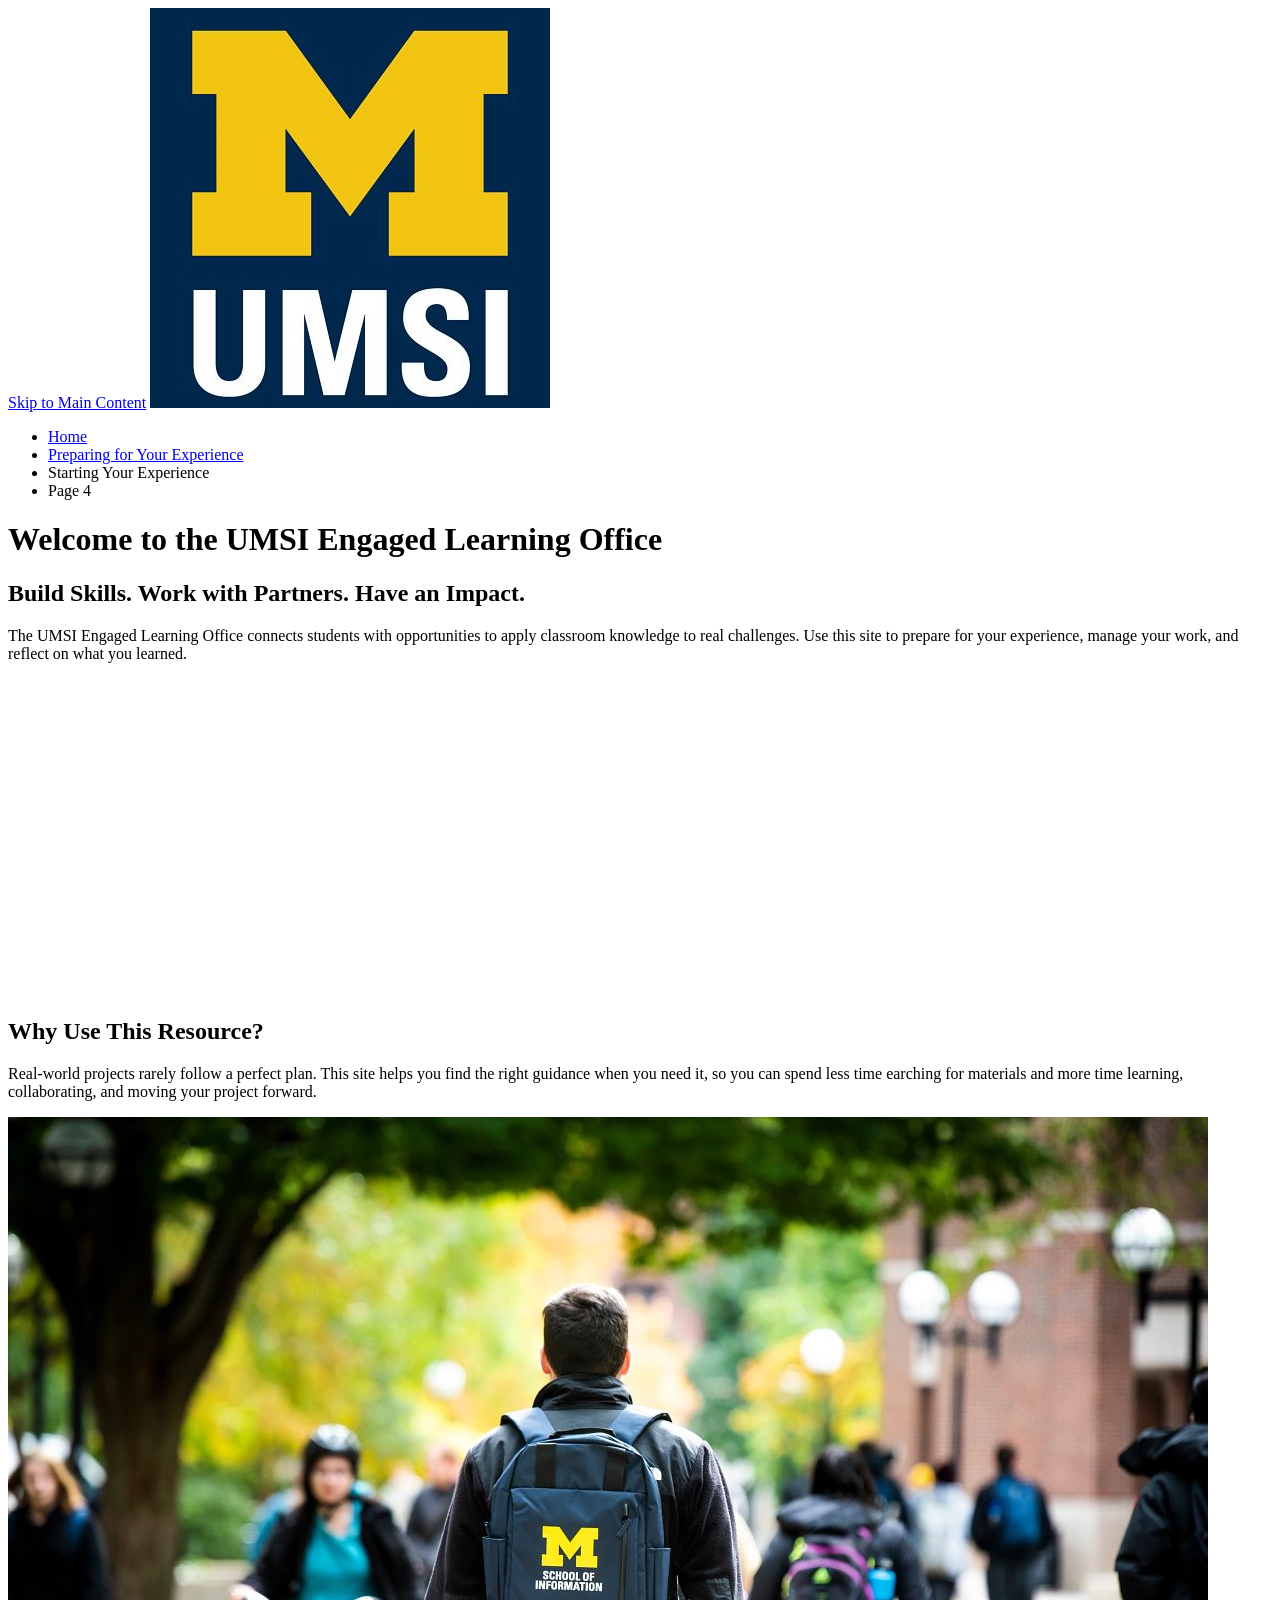
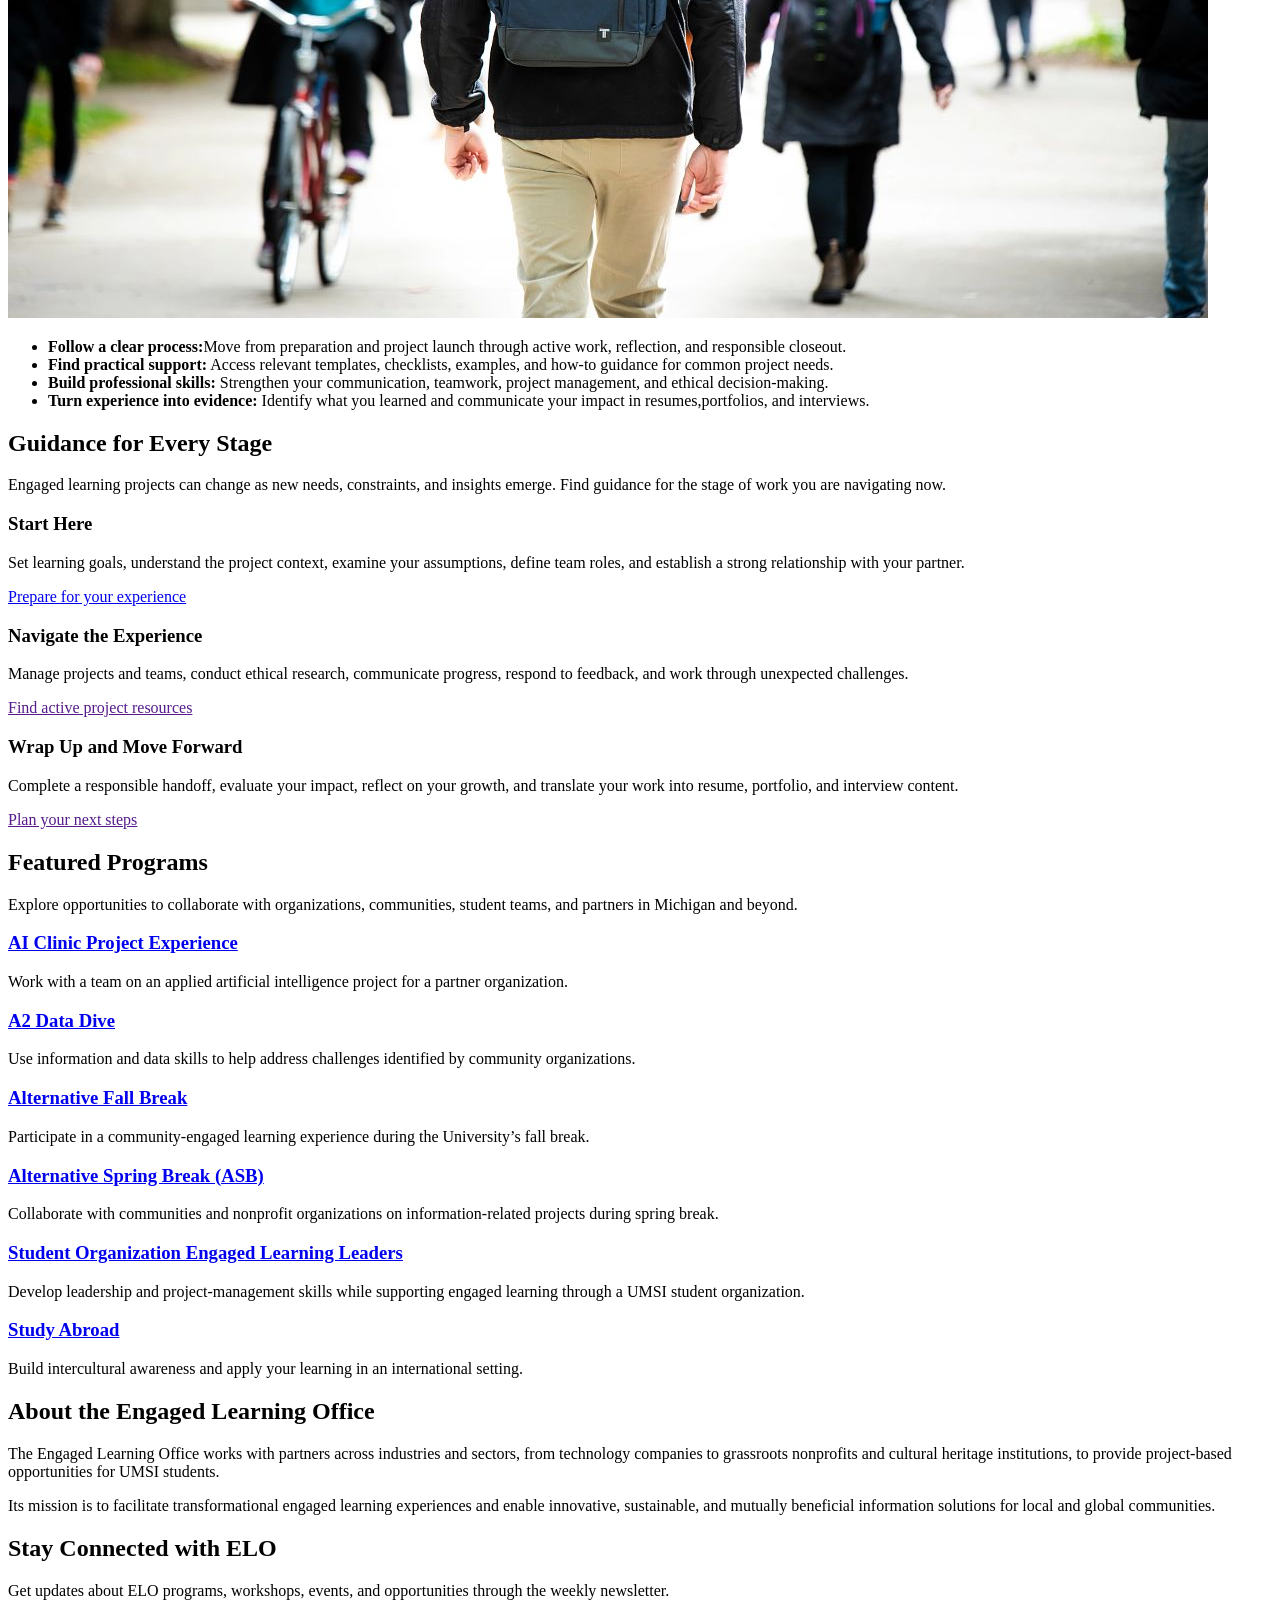
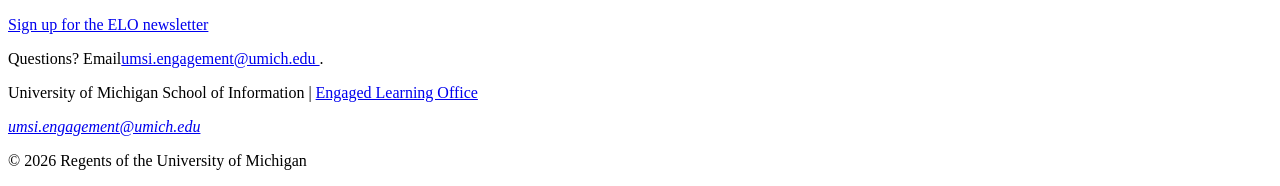
==== index.html @ 6aa52a44 "Add files via upload" ====
<!DOCTYPE html>
<html lang="en">
<head>
    <meta charset="UTF-8">
    <meta name="viewport" content="width=device-width, initial-scale=1.0">
    <title>Engaged Learning Resources | UMSI</title>

</head>
<body>

    <header>
  <a href = "#main">Skip to Main Content</a>
        <img src="images/UMSI_signature_vertical_informal_solidblue.jpg" alt="UMSI Logo">
        <nav>
            <ul>
                <li><a href = "index.html">Home</a></li>
                <li><a href = "prep.html">Preparing for Your Experience</a></li>
                <li><a>Starting Your Experience</a></li>
                <li><a>Page 4</a></li>
            </ul>
        </nav>
    <h1>Welcome to the UMSI Engaged Learning Office</h1>

    </header>
    <main id="main">
    <section>
      <h2>Build Skills. Work with Partners. Have an Impact.</h2>
      <p>
       The UMSI Engaged Learning Office connects students with opportunities to apply classroom knowledge to real challenges. Use this site to prepare for your experience, manage your work, and reflect on what you learned.
      </p>

      <iframe width="560px" height="315px" src="https://www.youtube.com/embed/81ZO9RfIJEQ?si=tBp82YWZMl1u7CVS" title="YouTube video player" frameborder="0" allow="accelerometer; autoplay; clipboard-write; encrypted-media; gyroscope; picture-in-picture; web-share" referrerpolicy="strict-origin-when-cross-origin" allowfullscreen></iframe>
         <!-- Note: this iframe might cause an Axe ARIA error - that's not on you that's on YouTube! -->
    </section>

<section>
    <h2>Why Use This Resource?</h2>

    <p>Real-world projects rarely follow a perfect plan. This site helps you find the right guidance when you need it, so you can spend less time earching for materials and more time learning, collaborating, and moving your project forward.
    </p>
        <img src="images/UMSI_CampusFall_UMSIBackpack_02.jpg" alt="A student wears a UMSI backpack in fall on the drag.">
    <ul>
        <li><strong>Follow a clear process:</strong>Move from preparation and project launch through active work, reflection, and responsible closeout.</li>
        <li><strong>Find practical support:</strong> Access relevant templates, checklists, examples, and how-to guidance for common project needs.</li>
        <li><strong>Build professional skills:</strong> Strengthen your communication, teamwork, project management, and ethical decision-making.</li>
        <li><strong>Turn experience into evidence:</strong> Identify what you learned and communicate your impact in resumes,portfolios, and interviews.</li>
    </ul>
</section>

 <section>
    <h2>Guidance for Every Stage</h2>
    <p>Engaged learning projects can change as new needs, constraints, and insights emerge. Find guidance for the stage of work you are navigating <srong>now.</strong></p>
    <article>
      <h3>Start Here</h3>
      <p>Set learning goals, understand the project context, examine your assumptions, define team roles, and establish a strong relationship with your partner.</p>
      <a href="prep.html">Prepare for your experience</a>
    </article>

    <article>
      <h3>Navigate the Experience</h3>
      <p>Manage projects and teams, conduct ethical research, communicate progress, respond to feedback, and work through unexpected challenges.</p>
      <a href="">Find active project resources</a>
    </article>

    <article>
      <h3>Wrap Up and Move Forward</h3>
      <p>Complete a responsible handoff, evaluate your impact, reflect on your growth, and translate your work into resume, portfolio, and interview content.</p>
      <a href="">Plan your next steps</a>
    </article>
  </section>

   <section>
    <h2>Featured Programs</h2>
    <p>Explore opportunities to collaborate with organizations, communities, student teams, and partners in Michigan and beyond.</p>
    <article>
    <h3><a href="https://mcompass.umich.edu/_portal/tds-program-brochure?programid=12810">AI Clinic Project Experience</a></h3>
    <p>Work with a team on an applied artificial intelligence project for a partner organization.</p>
    </article>

    <article>
    <h3><a href="https://mcompass.umich.edu/_portal/tds-program-brochure?programid=12556">A2 Data Dive</a></h3>
    <p>Use information and data skills to help address challenges identified by community organizations.</p>
    </article>

     <article>
      <h3><a href="https://mcompass.umich.edu/_portal/tds-program-brochure?programid=11297">Alternative Fall Break</a></h3>
      <p>Participate in a community-engaged learning experience during the University’s fall break.</p>
    </article>

    <article>
      <h3><a href="https://mcompass.umich.edu/_portal/tds-program-brochure?programid=10621">Alternative Spring Break (ASB)</a></h3>
       <p>Collaborate with communities and nonprofit organizations on information-related projects during spring break.</p>
    </article>

    <article>
      <h3><a href="https://mcompass.umich.edu/_portal/tds-program-brochure?programid=12294">Student Organization Engaged Learning Leaders</a></h3>
       <p>Develop leadership and project-management skills while supporting engaged learning through a UMSI student organization.</p>
    </article>

    <article>
      <h3><a href="https://www.si.umich.edu/student-life/study-abroad">Study Abroad</a></h3>
      <p>Build intercultural awareness and apply your learning in an international setting. </p>
    </article>
   </section>
  <section>
    <h2>About the Engaged Learning Office</h2>
    <p>The Engaged Learning Office works with partners across industries and sectors, from technology companies to grassroots nonprofits and cultural heritage institutions, to provide project-based opportunities for UMSI students.</p>
    <p>Its mission is to facilitate transformational engaged learning experiences and enable innovative, sustainable, and mutually beneficial information solutions for local and global communities.</p>
  </section>
  <aside>
    <h2>Stay Connected with ELO</h2>
    <p>Get updates about ELO programs, workshops, events, and opportunities through the weekly newsletter.</p>
    <div>
       <a href="https://umsi.info/elo-newsletter"> Sign up for the ELO newsletter</a>
    </div>
    <p>Questions? Email<a href="mailto:umsi.engagement@umich.edu">umsi.engagement@umich.edu </a>.</p>
  </aside>


        <!-- Content taken & modified from UMGPT with the prompt, "Write me a webpage of intro content to help meet the following requirements - this is for the home page": and then pasted in the client objectives & project requirements"
        UMGPT. (2026). UMGPT ( GPT-5.6 Sol September 7th version) [Large language model]. -->
    </main>
    <footer>
        <p>University of Michigan School of Information | <a href="https://www.si.umich.edu/programs/engaged-learning/about-engaged-learning-office">Engaged Learning Office </a></p>
      <address>
        <a href="mailto:umsi.engagement@umich.edu">umsi.engagement@umich.edu</a>
      </address>
      <p>&copy; 2026 Regents of the University of Michigan</p>
    </footer>
</body>
</html>
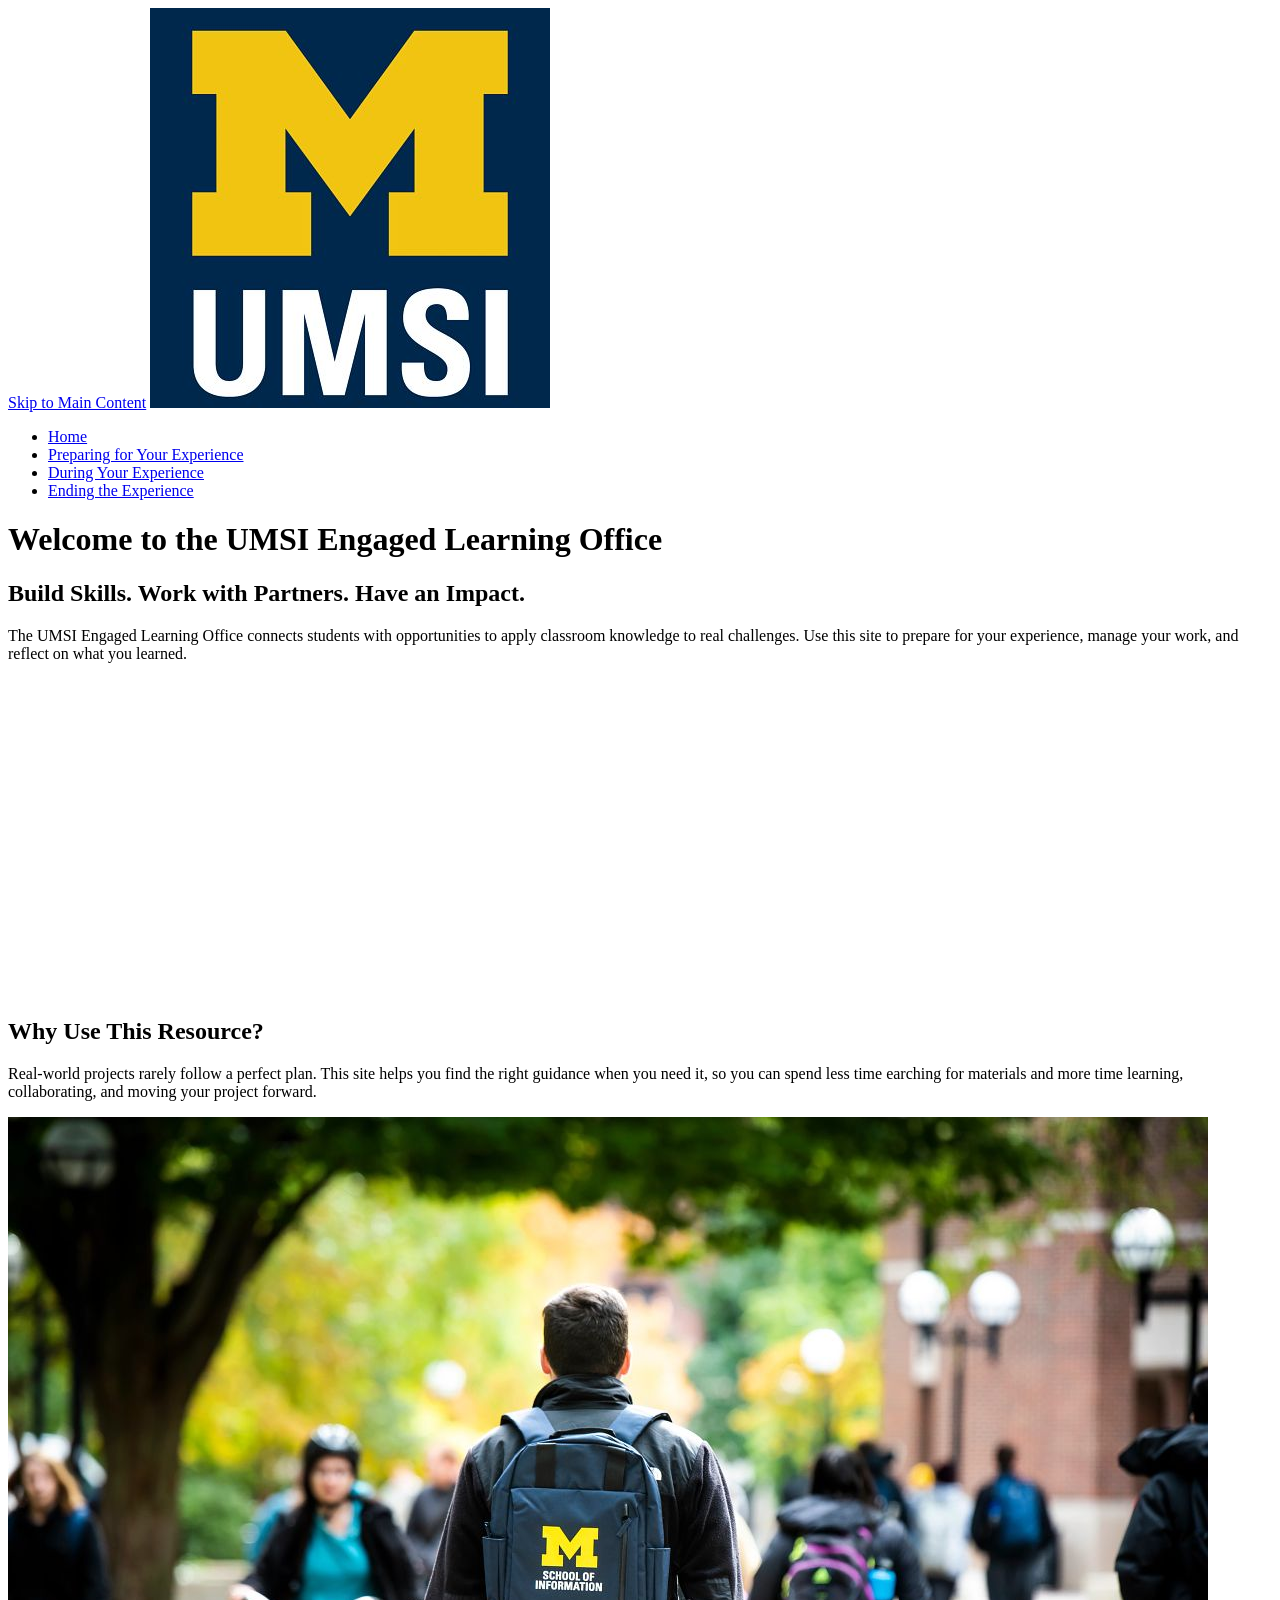
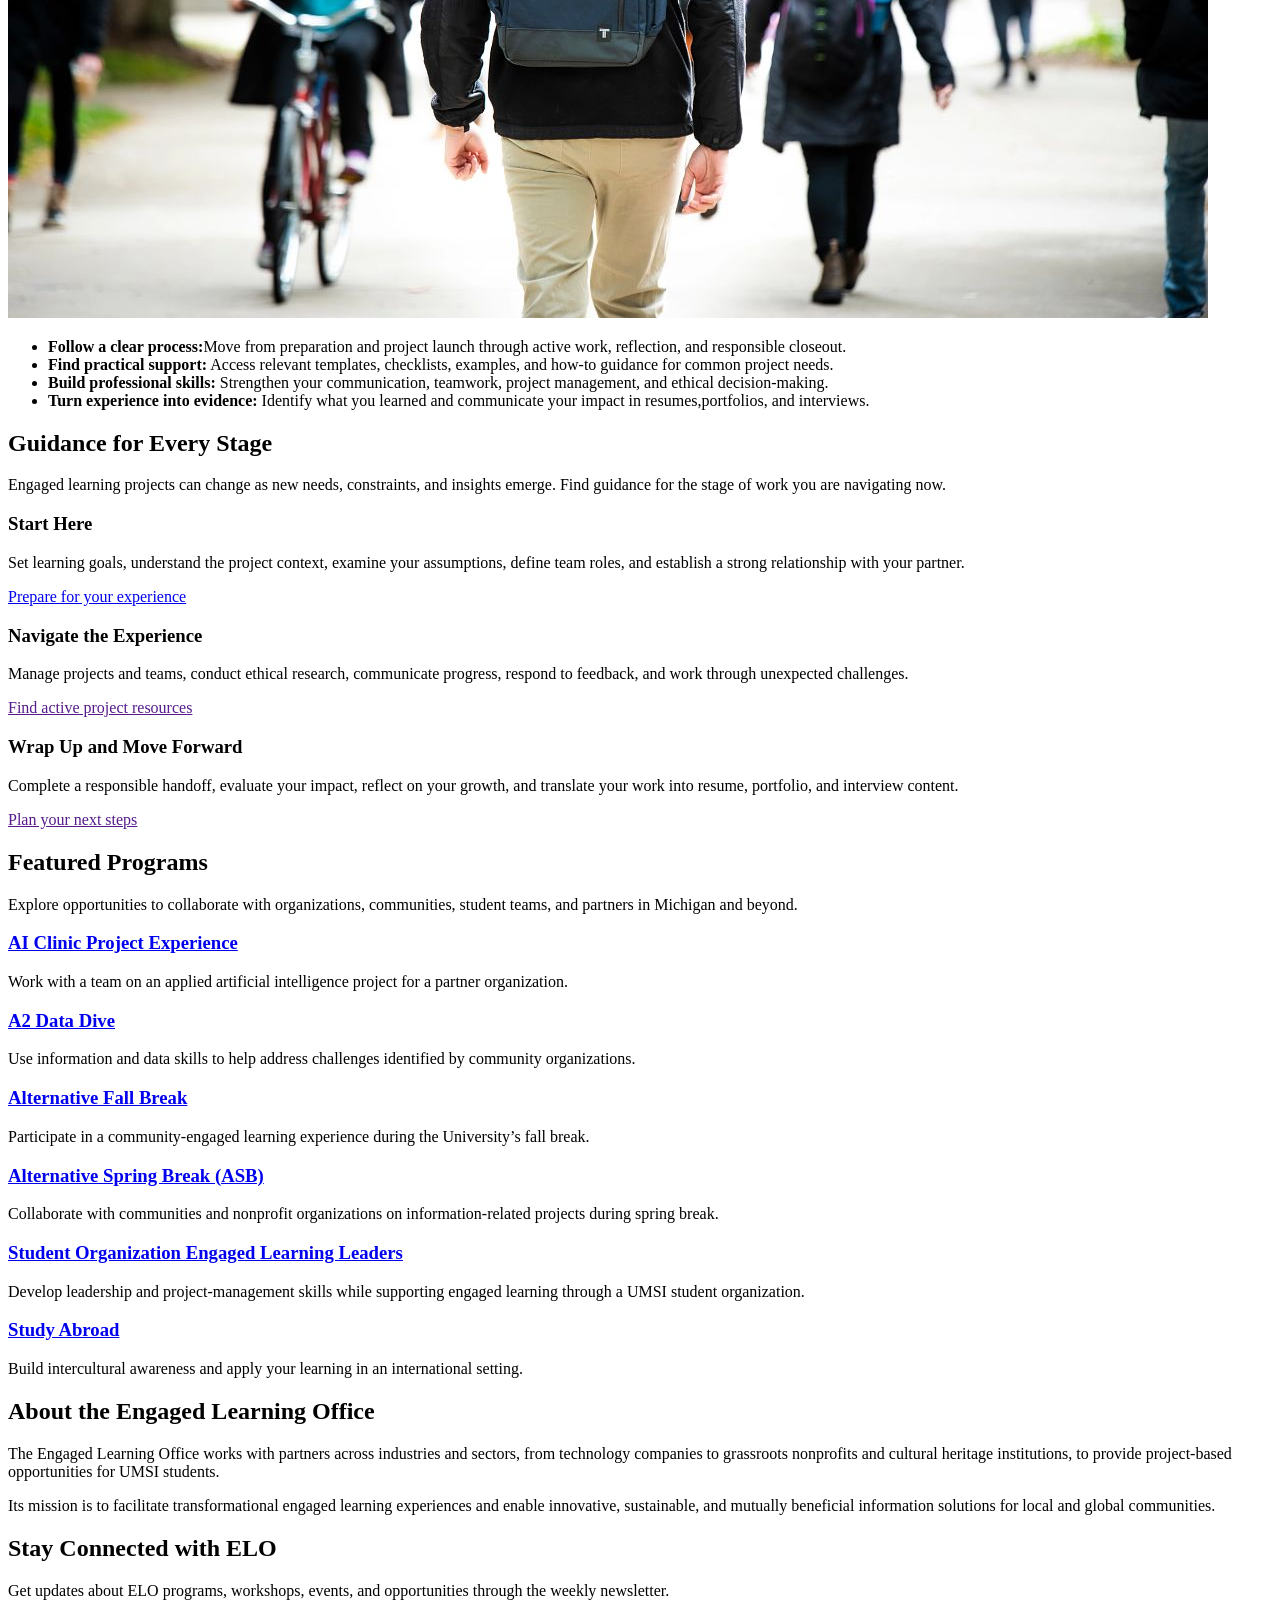
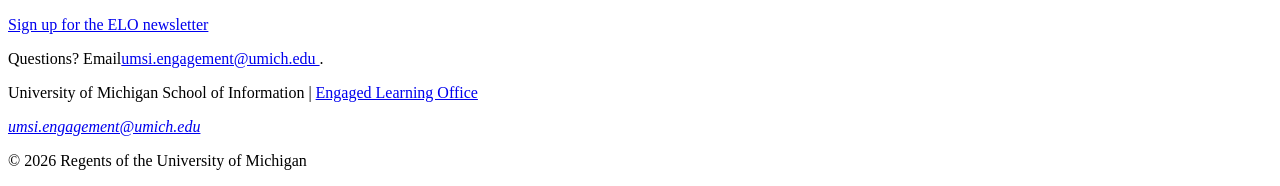
==== commit 73f7c1d2: "Add files via upload" ====
--- a/index.html
+++ b/index.html
@@ -15,8 +15,8 @@
             <ul>
                 <li><a href = "index.html">Home</a></li>
                 <li><a href = "prep.html">Preparing for Your Experience</a></li>
-                <li><a>Starting Your Experience</a></li>
-                <li><a>Page 4</a></li>
+                <li><a href="during.html">During Your Experience</a></li>
+                <li><a href="ending.html">Ending the Experience</a></li>
             </ul>
         </nav>
     <h1>Welcome to the UMSI Engaged Learning Office</h1>
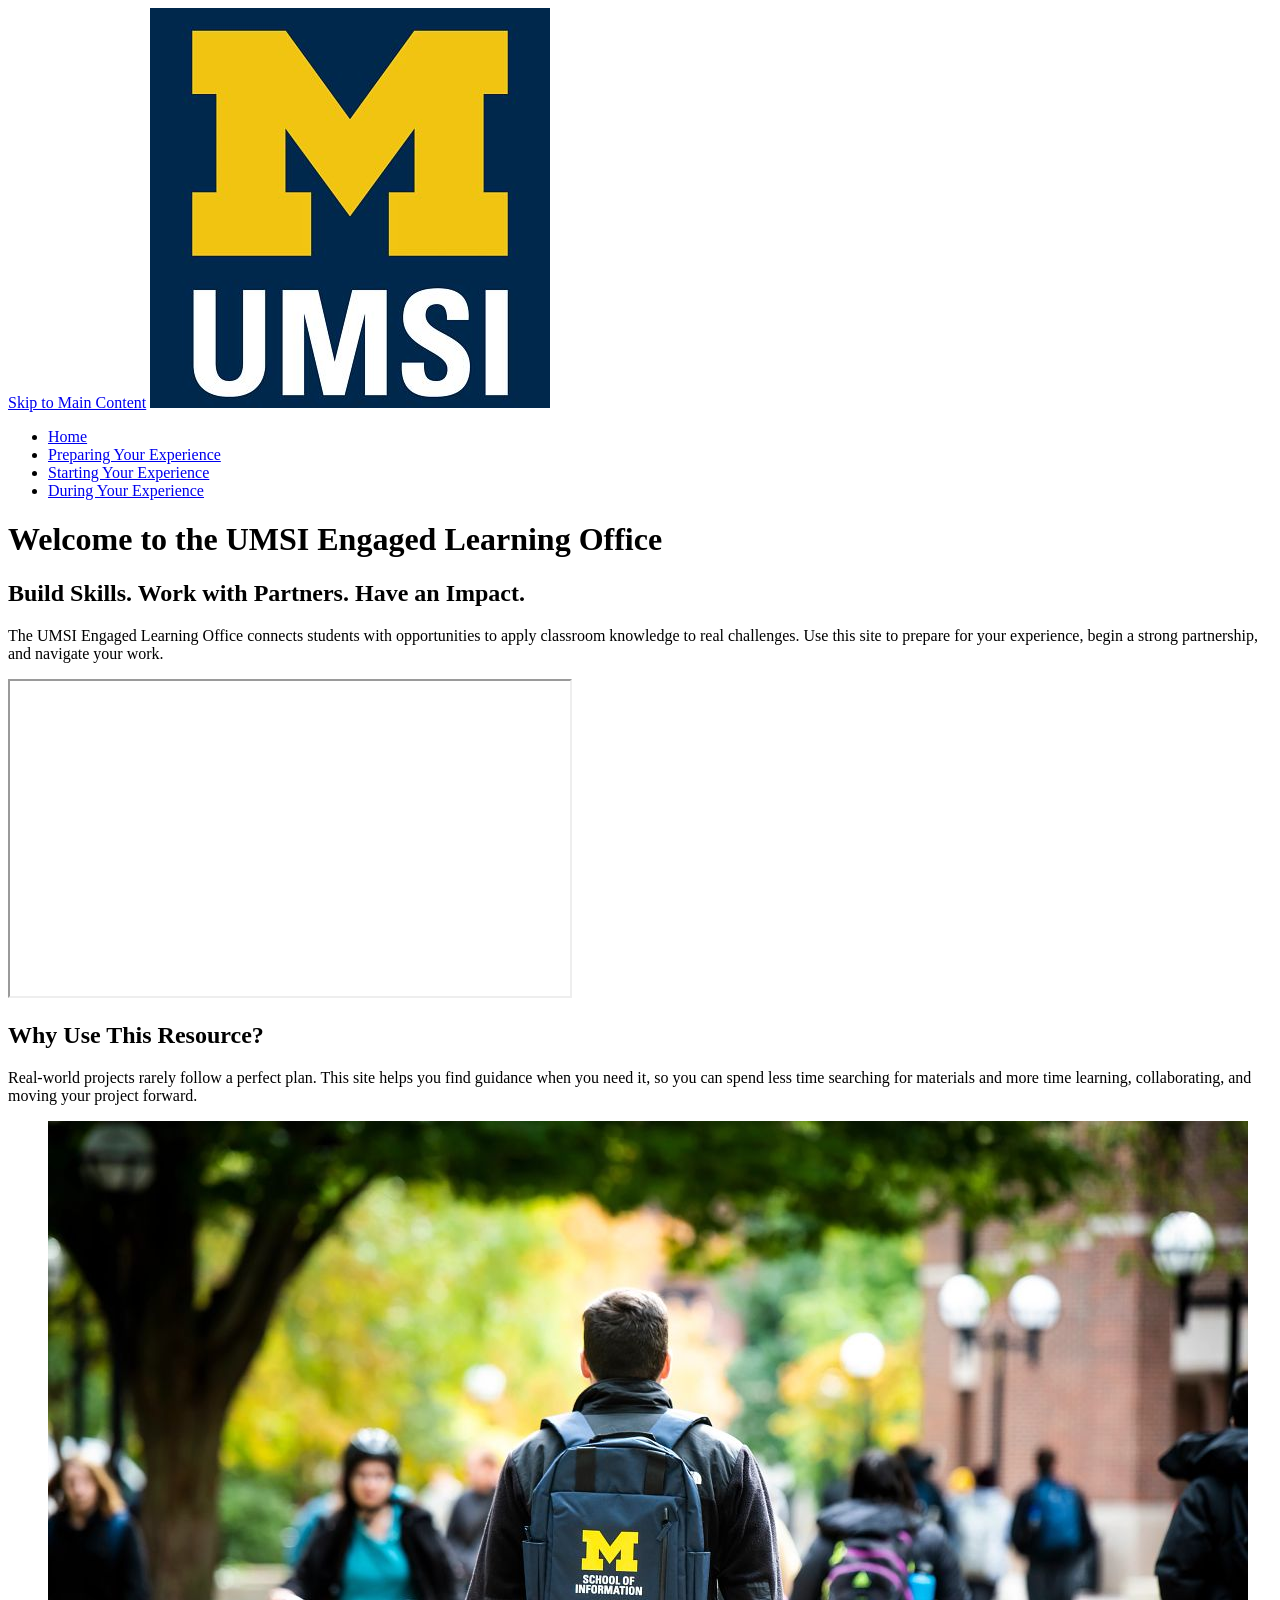
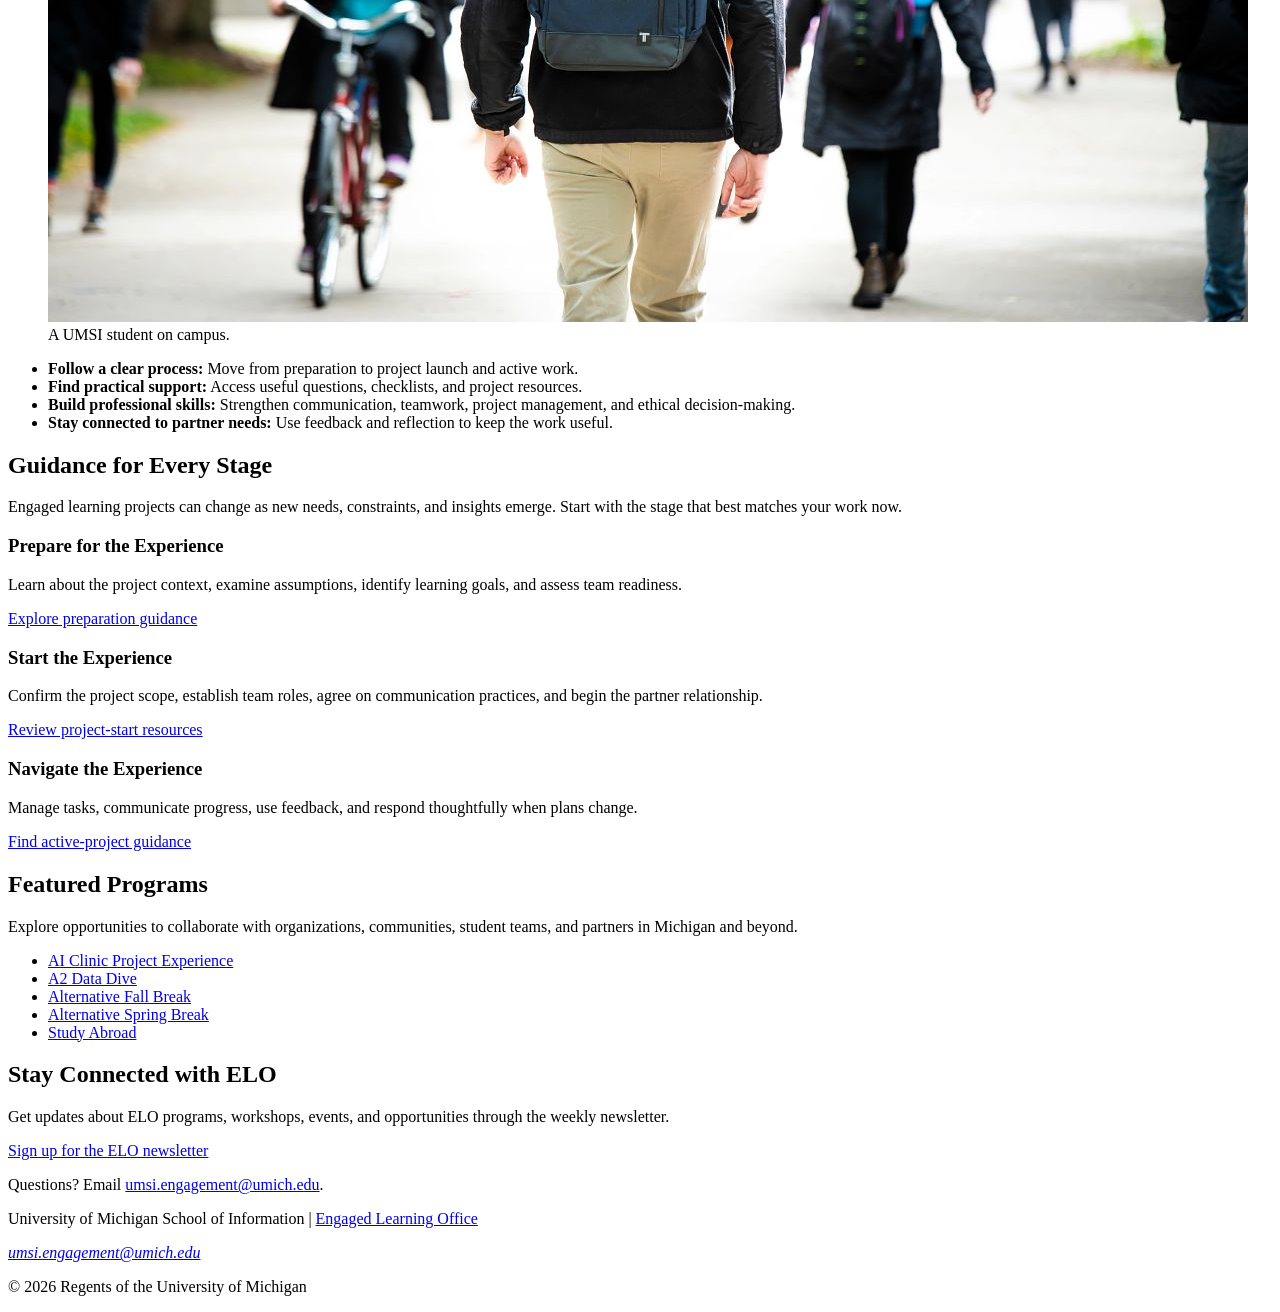
==== commit 5ed04ff2: "Add files via upload" ====
--- a/index.html
+++ b/index.html
@@ -4,128 +4,94 @@
     <meta charset="UTF-8">
     <meta name="viewport" content="width=device-width, initial-scale=1.0">
     <title>Engaged Learning Resources | UMSI</title>
-
 </head>
 <body>
-
     <header>
-  <a href = "#main">Skip to Main Content</a>
-        <img src="images/UMSI_signature_vertical_informal_solidblue.jpg" alt="UMSI Logo">
-        <nav>
+        <a href="#main">Skip to Main Content</a>
+        <img src="images/UMSI_signature_vertical_informal_solidblue.jpg" alt="University of Michigan School of Information logo" width="400" height="400">
+        <nav aria-label="Primary navigation">
             <ul>
-                <li><a href = "index.html">Home</a></li>
-                <li><a href = "prep.html">Preparing for Your Experience</a></li>
+                <li><a href="index.html" aria-current="page">Home</a></li>
+                <li><a href="prep.html">Preparing Your Experience</a></li>
+                <li><a href="starting.html">Starting Your Experience</a></li>
                 <li><a href="during.html">During Your Experience</a></li>
-                <li><a href="ending.html">Ending the Experience</a></li>
             </ul>
         </nav>
-    <h1>Welcome to the UMSI Engaged Learning Office</h1>
+        <h1>Welcome to the UMSI Engaged Learning Office</h1>
+    </header>
 
-    </header>
-    <main id="main">
-    <section>
-      <h2>Build Skills. Work with Partners. Have an Impact.</h2>
-      <p>
-       The UMSI Engaged Learning Office connects students with opportunities to apply classroom knowledge to real challenges. Use this site to prepare for your experience, manage your work, and reflect on what you learned.
-      </p>
+    <main id="main" tabindex="-1">
+        <section>
+            <h2>Build Skills. Work with Partners. Have an Impact.</h2>
+            <p>The UMSI Engaged Learning Office connects students with opportunities to apply classroom knowledge to real challenges. Use this site to prepare for your experience, begin a strong partnership, and navigate your work.</p>
+            <iframe width="560" height="315" src="https://www.youtube.com/embed/81ZO9RfIJEQ?si=tBp82YWZMl1u7CVS" title="Introduction to engaged learning at UMSI" allow="accelerometer; autoplay; clipboard-write; encrypted-media; gyroscope; picture-in-picture; web-share" referrerpolicy="strict-origin-when-cross-origin" allowfullscreen></iframe>
+            <!-- The embedded YouTube player may produce a third-party accessibility warning. -->
+        </section>
 
-      <iframe width="560px" height="315px" src="https://www.youtube.com/embed/81ZO9RfIJEQ?si=tBp82YWZMl1u7CVS" title="YouTube video player" frameborder="0" allow="accelerometer; autoplay; clipboard-write; encrypted-media; gyroscope; picture-in-picture; web-share" referrerpolicy="strict-origin-when-cross-origin" allowfullscreen></iframe>
-         <!-- Note: this iframe might cause an Axe ARIA error - that's not on you that's on YouTube! -->
-    </section>
+        <section>
+            <h2>Why Use This Resource?</h2>
+            <p>Real-world projects rarely follow a perfect plan. This site helps you find guidance when you need it, so you can spend less time searching for materials and more time learning, collaborating, and moving your project forward.</p>
+            <figure>
+                <img src="images/UMSI_CampusFall_UMSIBackpack_02.jpg" alt="A student wearing a UMSI backpack walks through campus in the fall" width="1200" height="801">
+                <figcaption>A UMSI student on campus.</figcaption>
+            </figure>
+            <ul>
+                <li><strong>Follow a clear process:</strong> Move from preparation to project launch and active work.</li>
+                <li><strong>Find practical support:</strong> Access useful questions, checklists, and project resources.</li>
+                <li><strong>Build professional skills:</strong> Strengthen communication, teamwork, project management, and ethical decision-making.</li>
+                <li><strong>Stay connected to partner needs:</strong> Use feedback and reflection to keep the work useful.</li>
+            </ul>
+        </section>
 
-<section>
-    <h2>Why Use This Resource?</h2>
+        <section>
+            <h2>Guidance for Every Stage</h2>
+            <p>Engaged learning projects can change as new needs, constraints, and insights emerge. Start with the stage that best matches your work now.</p>
 
-    <p>Real-world projects rarely follow a perfect plan. This site helps you find the right guidance when you need it, so you can spend less time earching for materials and more time learning, collaborating, and moving your project forward.
-    </p>
-        <img src="images/UMSI_CampusFall_UMSIBackpack_02.jpg" alt="A student wears a UMSI backpack in fall on the drag.">
-    <ul>
-        <li><strong>Follow a clear process:</strong>Move from preparation and project launch through active work, reflection, and responsible closeout.</li>
-        <li><strong>Find practical support:</strong> Access relevant templates, checklists, examples, and how-to guidance for common project needs.</li>
-        <li><strong>Build professional skills:</strong> Strengthen your communication, teamwork, project management, and ethical decision-making.</li>
-        <li><strong>Turn experience into evidence:</strong> Identify what you learned and communicate your impact in resumes,portfolios, and interviews.</li>
-    </ul>
-</section>
+            <article>
+                <h3>Prepare for the Experience</h3>
+                <p>Learn about the project context, examine assumptions, identify learning goals, and assess team readiness.</p>
+                <p><a href="prep.html">Explore preparation guidance</a></p>
+            </article>
 
- <section>
-    <h2>Guidance for Every Stage</h2>
-    <p>Engaged learning projects can change as new needs, constraints, and insights emerge. Find guidance for the stage of work you are navigating <srong>now.</strong></p>
-    <article>
-      <h3>Start Here</h3>
-      <p>Set learning goals, understand the project context, examine your assumptions, define team roles, and establish a strong relationship with your partner.</p>
-      <a href="prep.html">Prepare for your experience</a>
-    </article>
+            <article>
+                <h3>Start the Experience</h3>
+                <p>Confirm the project scope, establish team roles, agree on communication practices, and begin the partner relationship.</p>
+                <p><a href="starting.html">Review project-start resources</a></p>
+            </article>
 
-    <article>
-      <h3>Navigate the Experience</h3>
-      <p>Manage projects and teams, conduct ethical research, communicate progress, respond to feedback, and work through unexpected challenges.</p>
-      <a href="">Find active project resources</a>
-    </article>
+            <article>
+                <h3>Navigate the Experience</h3>
+                <p>Manage tasks, communicate progress, use feedback, and respond thoughtfully when plans change.</p>
+                <p><a href="during.html">Find active-project guidance</a></p>
+            </article>
+        </section>
 
-    <article>
-      <h3>Wrap Up and Move Forward</h3>
-      <p>Complete a responsible handoff, evaluate your impact, reflect on your growth, and translate your work into resume, portfolio, and interview content.</p>
-      <a href="">Plan your next steps</a>
-    </article>
-  </section>
+        <section>
+            <h2>Featured Programs</h2>
+            <p>Explore opportunities to collaborate with organizations, communities, student teams, and partners in Michigan and beyond.</p>
+            <ul>
+                <li><a href="https://mcompass.umich.edu/_portal/tds-program-brochure?programid=12810">AI Clinic Project Experience</a></li>
+                <li><a href="https://mcompass.umich.edu/_portal/tds-program-brochure?programid=12556">A2 Data Dive</a></li>
+                <li><a href="https://mcompass.umich.edu/_portal/tds-program-brochure?programid=11297">Alternative Fall Break</a></li>
+                <li><a href="https://mcompass.umich.edu/_portal/tds-program-brochure?programid=10621">Alternative Spring Break</a></li>
+                <li><a href="https://www.si.umich.edu/student-life/study-abroad">Study Abroad</a></li>
+            </ul>
+        </section>
 
-   <section>
-    <h2>Featured Programs</h2>
-    <p>Explore opportunities to collaborate with organizations, communities, student teams, and partners in Michigan and beyond.</p>
-    <article>
-    <h3><a href="https://mcompass.umich.edu/_portal/tds-program-brochure?programid=12810">AI Clinic Project Experience</a></h3>
-    <p>Work with a team on an applied artificial intelligence project for a partner organization.</p>
-    </article>
+        <aside>
+            <h2>Stay Connected with ELO</h2>
+            <p>Get updates about ELO programs, workshops, events, and opportunities through the weekly newsletter.</p>
+            <p><a href="https://umsi.info/elo-newsletter">Sign up for the ELO newsletter</a></p>
+            <p>Questions? Email <a href="mailto:umsi.engagement@umich.edu">umsi.engagement@umich.edu</a>.</p>
+        </aside>
 
-    <article>
-    <h3><a href="https://mcompass.umich.edu/_portal/tds-program-brochure?programid=12556">A2 Data Dive</a></h3>
-    <p>Use information and data skills to help address challenges identified by community organizations.</p>
-    </article>
+        <!-- Content adapted from the provided starter code for this course project. -->
+    </main>
 
-     <article>
-      <h3><a href="https://mcompass.umich.edu/_portal/tds-program-brochure?programid=11297">Alternative Fall Break</a></h3>
-      <p>Participate in a community-engaged learning experience during the University’s fall break.</p>
-    </article>
-
-    <article>
-      <h3><a href="https://mcompass.umich.edu/_portal/tds-program-brochure?programid=10621">Alternative Spring Break (ASB)</a></h3>
-       <p>Collaborate with communities and nonprofit organizations on information-related projects during spring break.</p>
-    </article>
-
-    <article>
-      <h3><a href="https://mcompass.umich.edu/_portal/tds-program-brochure?programid=12294">Student Organization Engaged Learning Leaders</a></h3>
-       <p>Develop leadership and project-management skills while supporting engaged learning through a UMSI student organization.</p>
-    </article>
-
-    <article>
-      <h3><a href="https://www.si.umich.edu/student-life/study-abroad">Study Abroad</a></h3>
-      <p>Build intercultural awareness and apply your learning in an international setting. </p>
-    </article>
-   </section>
-  <section>
-    <h2>About the Engaged Learning Office</h2>
-    <p>The Engaged Learning Office works with partners across industries and sectors, from technology companies to grassroots nonprofits and cultural heritage institutions, to provide project-based opportunities for UMSI students.</p>
-    <p>Its mission is to facilitate transformational engaged learning experiences and enable innovative, sustainable, and mutually beneficial information solutions for local and global communities.</p>
-  </section>
-  <aside>
-    <h2>Stay Connected with ELO</h2>
-    <p>Get updates about ELO programs, workshops, events, and opportunities through the weekly newsletter.</p>
-    <div>
-       <a href="https://umsi.info/elo-newsletter"> Sign up for the ELO newsletter</a>
-    </div>
-    <p>Questions? Email<a href="mailto:umsi.engagement@umich.edu">umsi.engagement@umich.edu </a>.</p>
-  </aside>
-
-
-        <!-- Content taken & modified from UMGPT with the prompt, "Write me a webpage of intro content to help meet the following requirements - this is for the home page": and then pasted in the client objectives & project requirements"
-        UMGPT. (2026). UMGPT ( GPT-5.6 Sol September 7th version) [Large language model]. -->
-    </main>
     <footer>
-        <p>University of Michigan School of Information | <a href="https://www.si.umich.edu/programs/engaged-learning/about-engaged-learning-office">Engaged Learning Office </a></p>
-      <address>
-        <a href="mailto:umsi.engagement@umich.edu">umsi.engagement@umich.edu</a>
-      </address>
-      <p>&copy; 2026 Regents of the University of Michigan</p>
+        <p>University of Michigan School of Information | <a href="https://www.si.umich.edu/programs/engaged-learning/about-engaged-learning-office">Engaged Learning Office</a></p>
+        <address><a href="mailto:umsi.engagement@umich.edu">umsi.engagement@umich.edu</a></address>
+        <p>&copy; 2026 Regents of the University of Michigan</p>
     </footer>
 </body>
 </html>
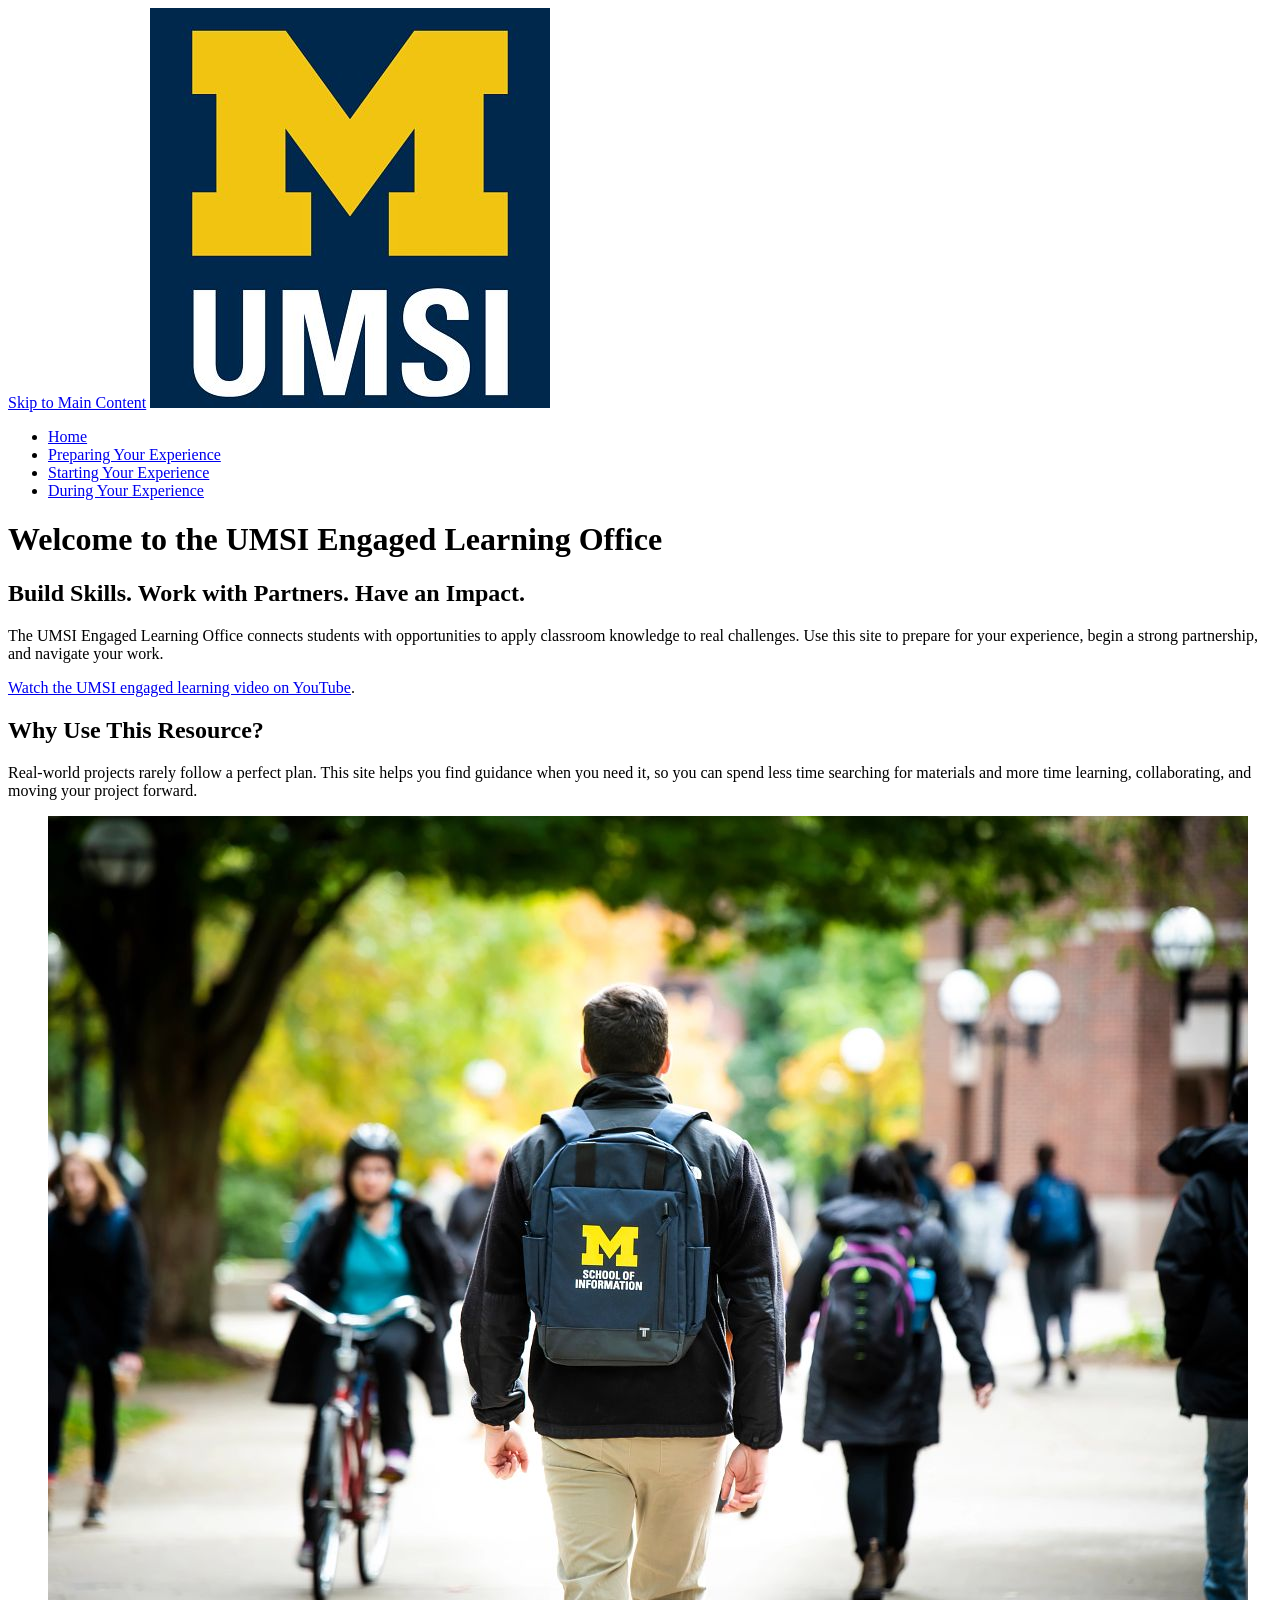
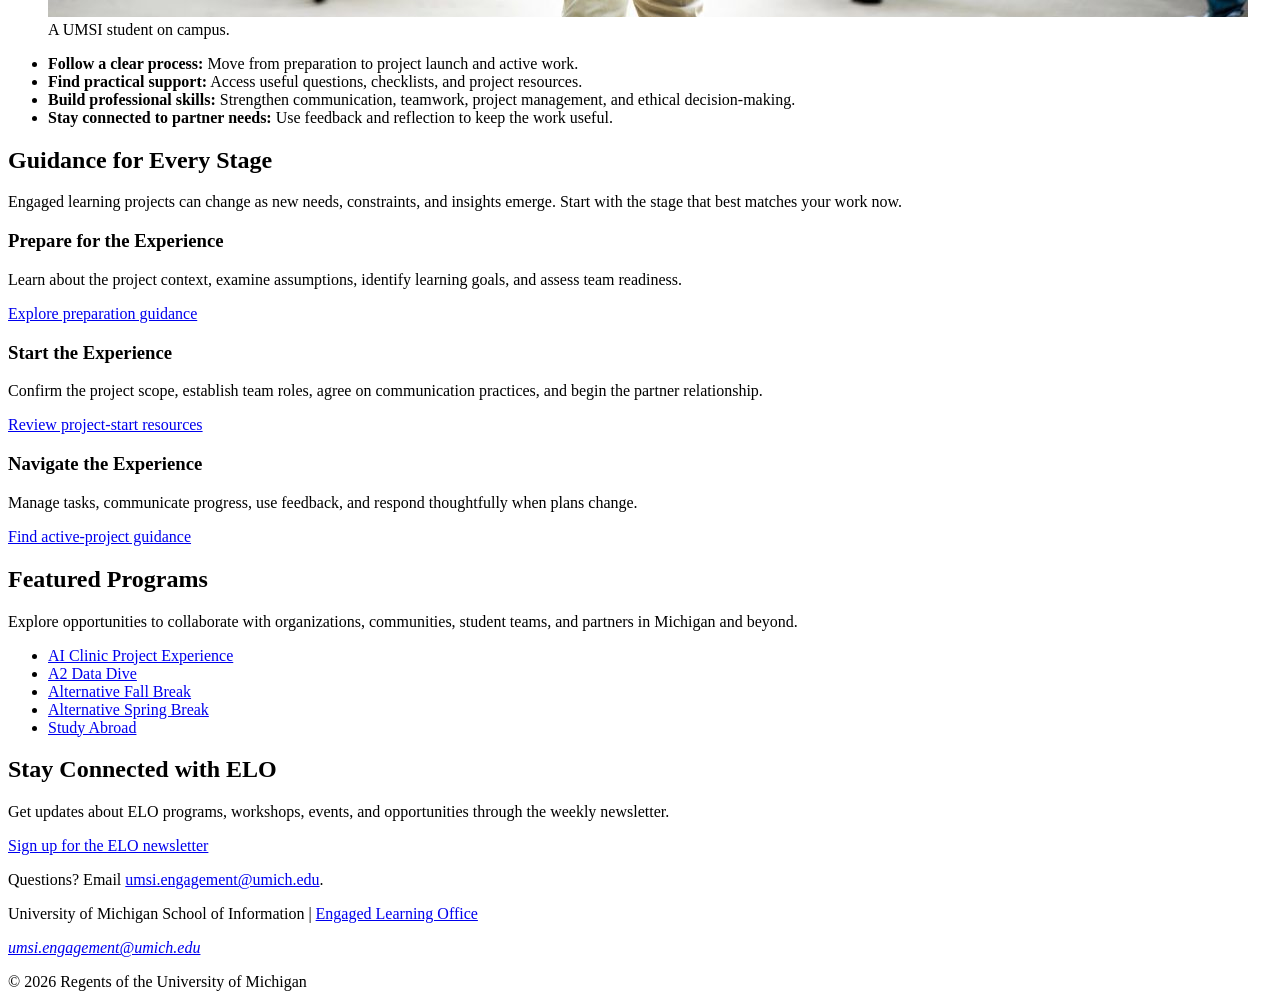
==== commit 7d8dd99c: "Add files via upload" ====
--- a/index.html
+++ b/index.html
@@ -24,8 +24,7 @@
         <section>
             <h2>Build Skills. Work with Partners. Have an Impact.</h2>
             <p>The UMSI Engaged Learning Office connects students with opportunities to apply classroom knowledge to real challenges. Use this site to prepare for your experience, begin a strong partnership, and navigate your work.</p>
-            <iframe width="560" height="315" src="https://www.youtube.com/embed/81ZO9RfIJEQ?si=tBp82YWZMl1u7CVS" title="Introduction to engaged learning at UMSI" allow="accelerometer; autoplay; clipboard-write; encrypted-media; gyroscope; picture-in-picture; web-share" referrerpolicy="strict-origin-when-cross-origin" allowfullscreen></iframe>
-            <!-- The embedded YouTube player may produce a third-party accessibility warning. -->
+            <p><a href="https://www.youtube.com/watch?v=81ZO9RfIJEQ">Watch the UMSI engaged learning video on YouTube</a>.</p>
         </section>
 
         <section>
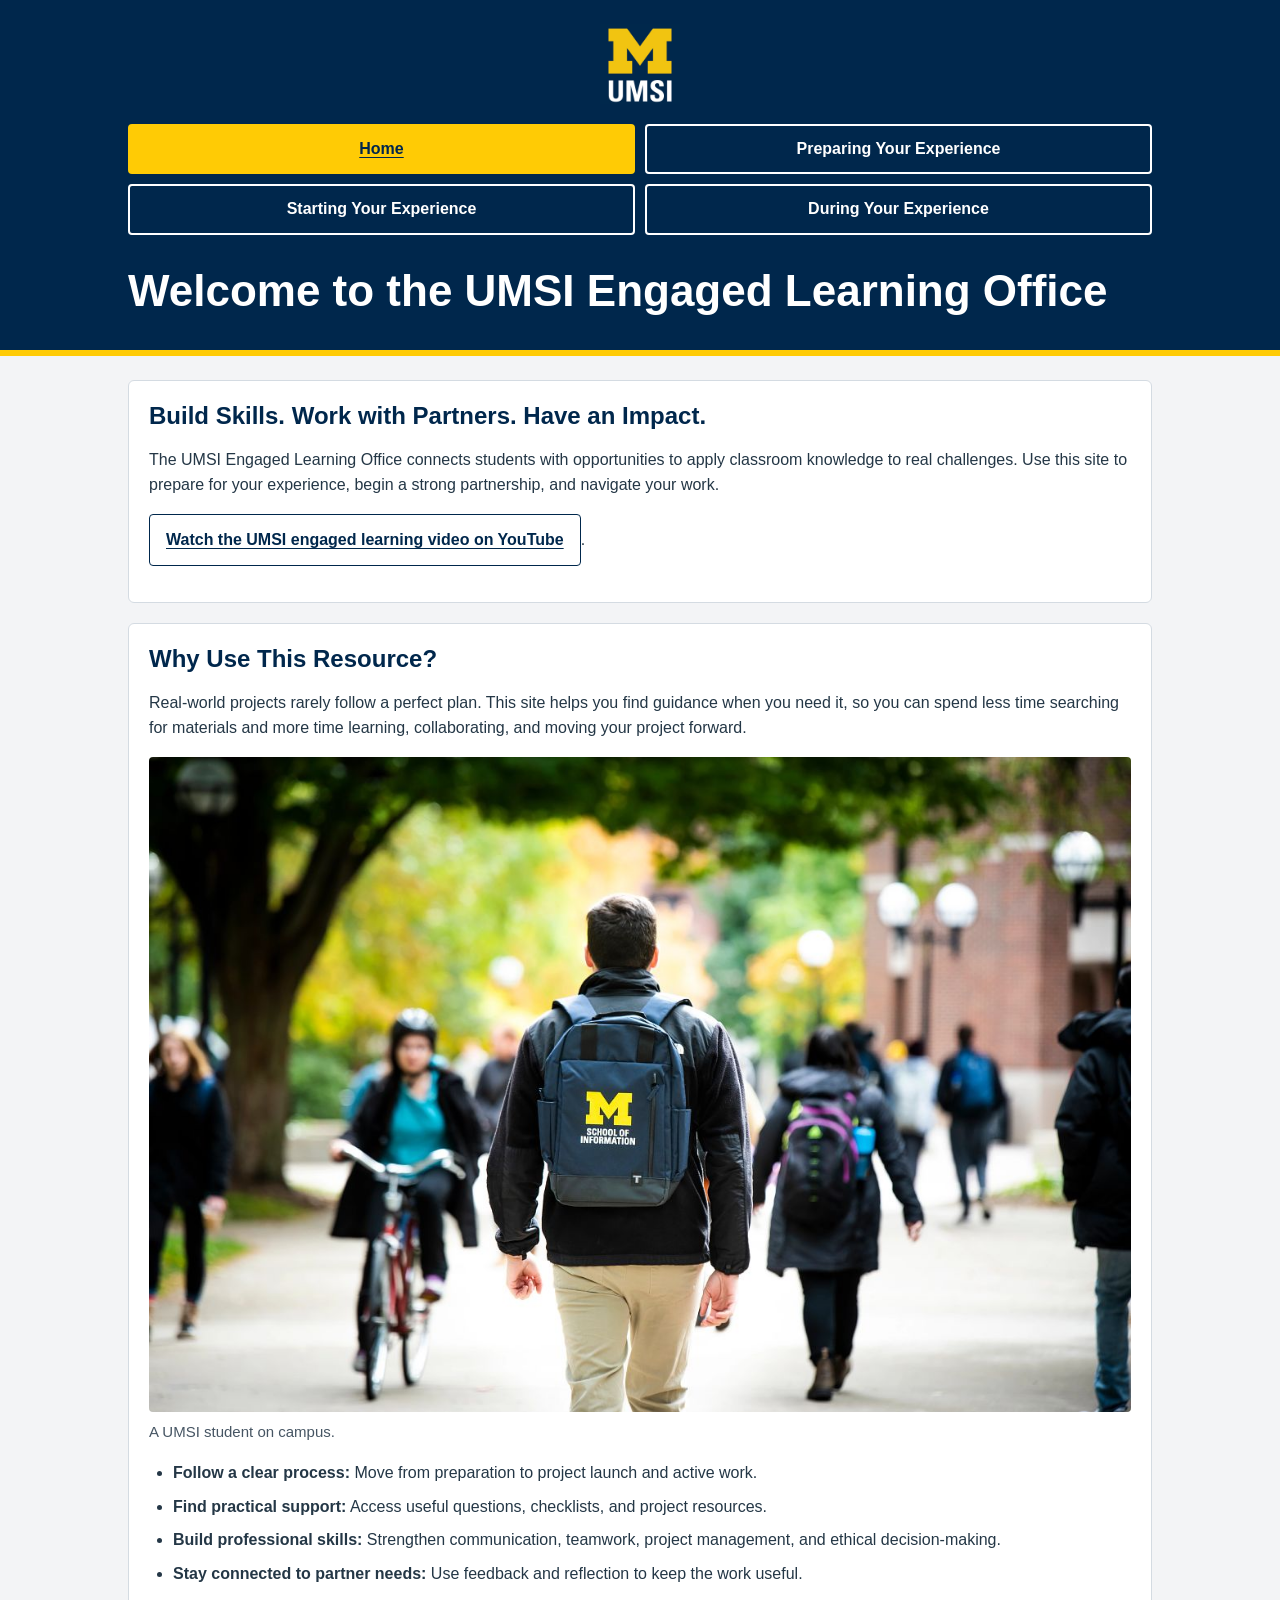
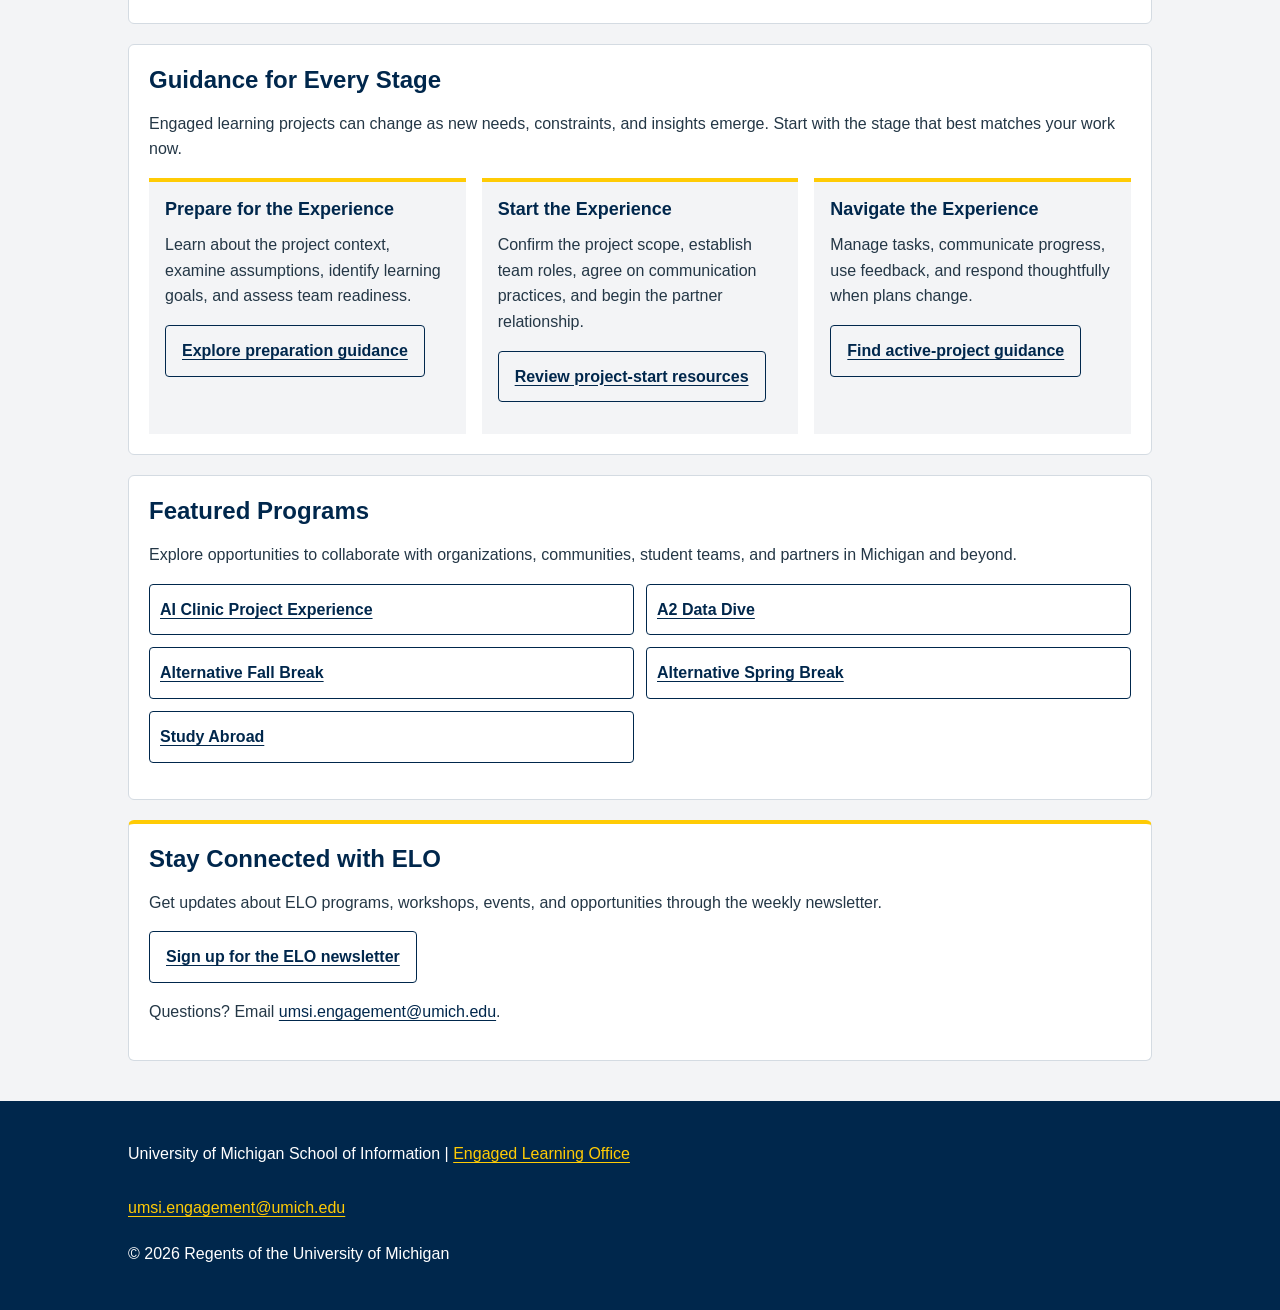
==== commit 982a3cc6: "Add files via upload" ====
--- a/index.html
+++ b/index.html
@@ -4,10 +4,12 @@
     <meta charset="UTF-8">
     <meta name="viewport" content="width=device-width, initial-scale=1.0">
     <title>Engaged Learning Resources | UMSI</title>
+    <link rel="stylesheet" href="css/html5reset.css">
+    <link rel="stylesheet" href="css/style.css">
 </head>
 <body>
     <header>
-        <a href="#main">Skip to Main Content</a>
+        <a class="skip-link" href="#main">Skip to Main Content</a>
         <img src="images/UMSI_signature_vertical_informal_solidblue.jpg" alt="University of Michigan School of Information logo" width="400" height="400">
         <nav aria-label="Primary navigation">
             <ul>
@@ -24,7 +26,7 @@
         <section>
             <h2>Build Skills. Work with Partners. Have an Impact.</h2>
             <p>The UMSI Engaged Learning Office connects students with opportunities to apply classroom knowledge to real challenges. Use this site to prepare for your experience, begin a strong partnership, and navigate your work.</p>
-            <p><a href="https://www.youtube.com/watch?v=81ZO9RfIJEQ">Watch the UMSI engaged learning video on YouTube</a>.</p>
+            <p><a class="primary-link" href="https://www.youtube.com/watch?v=81ZO9RfIJEQ">Watch the UMSI engaged learning video on YouTube</a>.</p>
         </section>
 
         <section>
@@ -42,33 +44,33 @@
             </ul>
         </section>
 
-        <section>
+        <section class="article-grid">
             <h2>Guidance for Every Stage</h2>
             <p>Engaged learning projects can change as new needs, constraints, and insights emerge. Start with the stage that best matches your work now.</p>
 
             <article>
                 <h3>Prepare for the Experience</h3>
                 <p>Learn about the project context, examine assumptions, identify learning goals, and assess team readiness.</p>
-                <p><a href="prep.html">Explore preparation guidance</a></p>
+                <p><a class="primary-link" href="prep.html">Explore preparation guidance</a></p>
             </article>
 
             <article>
                 <h3>Start the Experience</h3>
                 <p>Confirm the project scope, establish team roles, agree on communication practices, and begin the partner relationship.</p>
-                <p><a href="starting.html">Review project-start resources</a></p>
+                <p><a class="primary-link" href="starting.html">Review project-start resources</a></p>
             </article>
 
             <article>
                 <h3>Navigate the Experience</h3>
                 <p>Manage tasks, communicate progress, use feedback, and respond thoughtfully when plans change.</p>
-                <p><a href="during.html">Find active-project guidance</a></p>
+                <p><a class="primary-link" href="during.html">Find active-project guidance</a></p>
             </article>
         </section>
 
         <section>
             <h2>Featured Programs</h2>
             <p>Explore opportunities to collaborate with organizations, communities, student teams, and partners in Michigan and beyond.</p>
-            <ul>
+            <ul class="resource-list compact-grid">
                 <li><a href="https://mcompass.umich.edu/_portal/tds-program-brochure?programid=12810">AI Clinic Project Experience</a></li>
                 <li><a href="https://mcompass.umich.edu/_portal/tds-program-brochure?programid=12556">A2 Data Dive</a></li>
                 <li><a href="https://mcompass.umich.edu/_portal/tds-program-brochure?programid=11297">Alternative Fall Break</a></li>
@@ -80,11 +82,15 @@
         <aside>
             <h2>Stay Connected with ELO</h2>
             <p>Get updates about ELO programs, workshops, events, and opportunities through the weekly newsletter.</p>
-            <p><a href="https://umsi.info/elo-newsletter">Sign up for the ELO newsletter</a></p>
+            <p><a class="primary-link" href="https://umsi.info/elo-newsletter">Sign up for the ELO newsletter</a></p>
             <p>Questions? Email <a href="mailto:umsi.engagement@umich.edu">umsi.engagement@umich.edu</a>.</p>
         </aside>
 
-        <!-- Content adapted from the provided starter code for this course project. -->
+        <!--
+            Source: course-provided starter code and content,
+            https://github.com/UMSIComplexWebDesign/client_project_starter_f26
+            HTML content and structure revised with assistance from OpenAI Codex.
+        -->
     </main>
 
     <footer>
--- a/css/style.css
+++ b/css/style.css
@@ -0,0 +1,325 @@
+/* Shared mobile-first styles. Created with OpenAI Codex, October 2026. */
+
+* {
+    box-sizing: border-box;
+}
+
+body {
+    background: #f3f4f6;
+    color: #243746;
+    font-family: Arial, Helvetica, sans-serif;
+    font-size: 1rem;
+    line-height: 1.6;
+    overflow-wrap: anywhere;
+}
+
+header {
+    padding: 1.5rem 4% 2rem;
+    background: #00274c;
+    border-bottom: 0.375rem solid #ffcb05;
+    color: #ffffff;
+}
+
+header > img {
+    width: 5rem;
+    margin: 0 auto 1.25rem;
+}
+
+nav,
+header > h1 {
+    max-width: 64rem;
+    margin-inline: auto;
+}
+
+nav {
+    margin-bottom: 1.75rem;
+}
+
+nav ul {
+    display: grid;
+    grid-template-columns: repeat(2, minmax(0, 1fr));
+    gap: 0.625rem;
+}
+
+nav li {
+    min-width: 0;
+}
+
+nav a {
+    display: flex;
+    align-items: center;
+    justify-content: center;
+    height: 100%;
+    min-height: 3rem;
+    padding: 0.75rem 0.625rem;
+    border: 0.125rem solid #ffffff;
+    border-radius: 0.25rem;
+    color: #ffffff;
+    font-weight: 700;
+    line-height: 1.4;
+    text-align: center;
+    text-decoration: none;
+}
+
+nav a[aria-current="page"] {
+    background: #ffcb05;
+    border-color: #ffcb05;
+    color: #00274c;
+    text-decoration: underline;
+    text-underline-offset: 0.2em;
+}
+
+nav a:hover {
+    background: #ffffff;
+    color: #00274c;
+    text-decoration: underline;
+}
+
+main {
+    width: 92%;
+    max-width: 64rem;
+    margin: 1.5rem auto 2.5rem;
+}
+
+main > section,
+main > aside {
+    margin-bottom: 1.25rem;
+    padding: 1.25rem;
+    background: #ffffff;
+    border: 0.0625rem solid #d4dbe2;
+    border-radius: 0.375rem;
+}
+
+main > aside {
+    border-top: 0.25rem solid #ffcb05;
+}
+
+article {
+    margin-top: 1.25rem;
+    padding: 1rem;
+    background: #f3f4f6;
+    border-top: 0.25rem solid #ffcb05;
+}
+
+.article-grid {
+    /* Long articles stack on phones and gain columns only when space allows. */
+    display: grid;
+    grid-template-columns: repeat(auto-fit, minmax(min(100%, 16rem), 1fr));
+    gap: 1rem;
+}
+
+.article-grid > h2,
+.article-grid > p {
+    grid-column: 1 / -1;
+    margin-bottom: 0;
+}
+
+.article-grid > article {
+    min-width: 0;
+    margin-top: 0;
+}
+
+h1, h2, h3 {
+    font-weight: 700;
+    line-height: 1.25;
+}
+
+h1 {
+    font-size: clamp(1.75rem, 6vw, 2.75rem);
+}
+
+h2 {
+    margin-bottom: 1rem;
+    color: #00274c;
+    font-size: 1.5rem;
+}
+
+h3 {
+    margin-bottom: 0.75rem;
+    color: #00274c;
+    font-size: 1.125rem;
+}
+
+p, figure, main ul, main ol {
+    margin-bottom: 1rem;
+}
+
+main ul,
+main ol {
+    padding-left: 1.5rem;
+}
+
+main ul {
+    list-style: disc;
+}
+
+main ol {
+    list-style: decimal;
+}
+
+main li + li {
+    margin-top: 0.5rem;
+}
+
+strong {
+    font-weight: 700;
+}
+
+a {
+    color: #00274c;
+    text-decoration: underline;
+    text-underline-offset: 0.2em;
+}
+
+a:hover {
+    text-decoration-thickness: 0.15em;
+}
+
+a:focus,
+main:focus {
+    outline: 0.1875rem solid #005a9c;
+    outline-offset: 0.1875rem;
+}
+
+header a:focus,
+footer a:focus {
+    outline-color: #ffcb05;
+}
+
+/* Keep :focus as a fallback and give keyboard focus an explicit visible ring. */
+a:focus-visible {
+    outline: 0.25rem solid #00274c;
+    outline-offset: 0.1875rem;
+    box-shadow: 0 0 0 0.4375rem #ffffff;
+    text-decoration: underline;
+    text-decoration-thickness: 0.15em;
+}
+
+header a:focus-visible,
+footer a:focus-visible {
+    outline-color: #ffffff;
+    box-shadow: none;
+}
+
+.primary-link,
+.resource-list a {
+    display: inline-block;
+    min-height: 2.75rem;
+    padding: 0.75rem 1rem;
+    border: 0.0625rem solid #00274c;
+    border-radius: 0.25rem;
+    font-weight: 700;
+}
+
+.primary-link:hover,
+.resource-list a:hover {
+    background: #ffcb05;
+}
+
+main .resource-list {
+    padding-left: 0;
+    list-style: none;
+}
+
+.resource-list {
+    display: grid;
+    grid-template-columns: repeat(auto-fit, minmax(min(100%, 12rem), 1fr));
+    gap: 0.75rem;
+}
+
+.compact-grid {
+    /* Short program links and weekly prompts use two flexible phone columns. */
+    display: grid;
+    grid-template-columns: repeat(2, minmax(0, 1fr));
+    gap: 0.75rem;
+}
+
+main .compact-grid {
+    padding-left: 0;
+    list-style: none;
+}
+
+.resource-list > li,
+.compact-grid > li {
+    min-width: 0;
+}
+
+main .resource-list > li + li,
+main .compact-grid > li + li {
+    margin-top: 0;
+}
+
+.resource-list a {
+    display: block;
+    height: 100%;
+}
+
+.resource-list.compact-grid a {
+    padding-inline: 0.625rem;
+}
+
+aside .compact-grid > li {
+    padding: 0.75rem;
+    background: #f3f4f6;
+    border-top: 0.25rem solid #ffcb05;
+}
+
+img {
+    display: block;
+    max-width: 100%;
+    height: auto;
+}
+
+figure img {
+    border-radius: 0.25rem;
+}
+
+figcaption {
+    margin-top: 0.5rem;
+    color: #465563;
+    font-size: 0.9375rem;
+}
+
+footer {
+    padding: 2rem 4%;
+    background: #00274c;
+    color: #ffffff;
+}
+
+footer > p,
+footer > address {
+    max-width: 64rem;
+    margin: 0 auto 0.75rem;
+}
+
+footer a {
+    display: inline-block;
+    padding-block: 0.5rem;
+    color: #ffcb05;
+}
+
+.skip-link {
+    position: absolute;
+    top: 1rem;
+    left: 4%;
+    width: 0.0625rem;
+    height: 0.0625rem;
+    overflow: hidden;
+    clip-path: inset(50%);
+    white-space: nowrap;
+}
+
+.skip-link:focus {
+    z-index: 10;
+    width: auto;
+    max-width: 92%;
+    height: auto;
+    padding: 0.75rem 1rem;
+    overflow: visible;
+    clip-path: none;
+    background: #ffffff;
+    color: #00274c;
+    white-space: normal;
+    outline-color: #00274c;
+    box-shadow: 0 0 0 0.4375rem #ffffff;
+}
